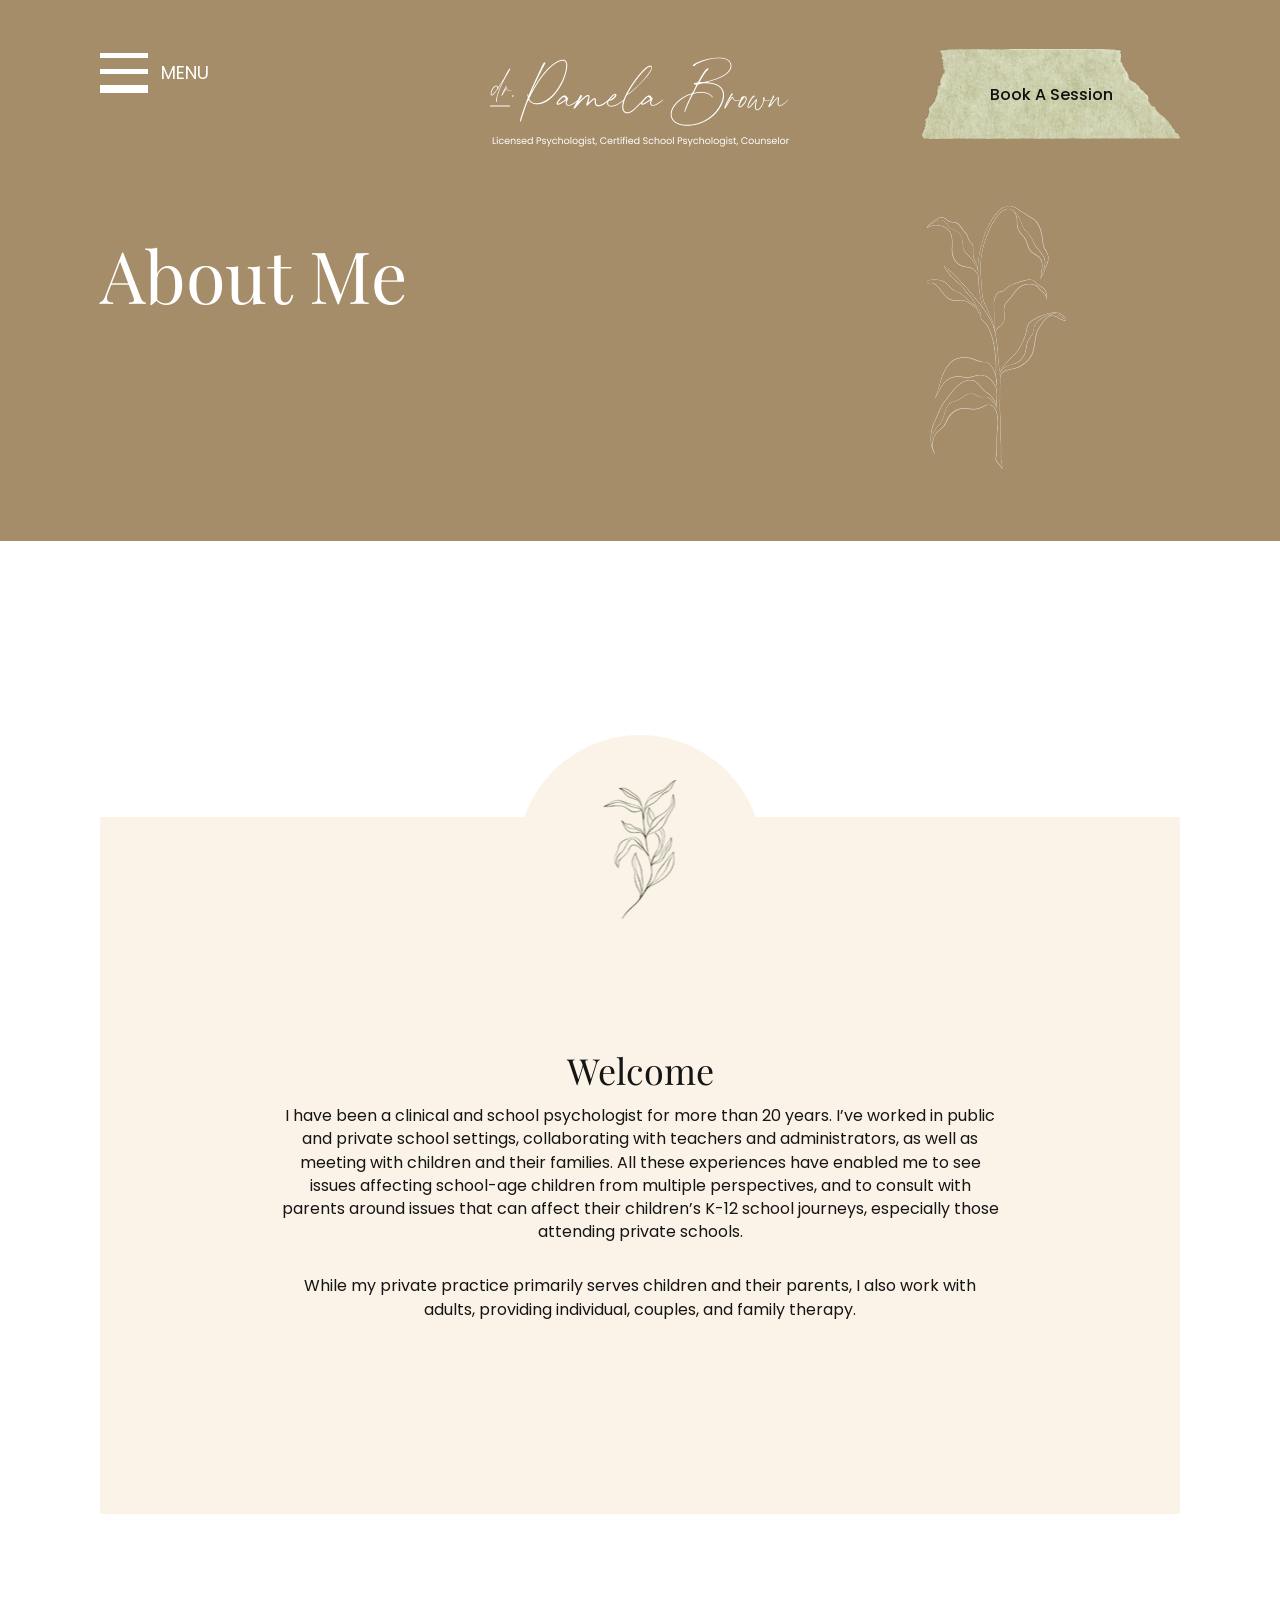
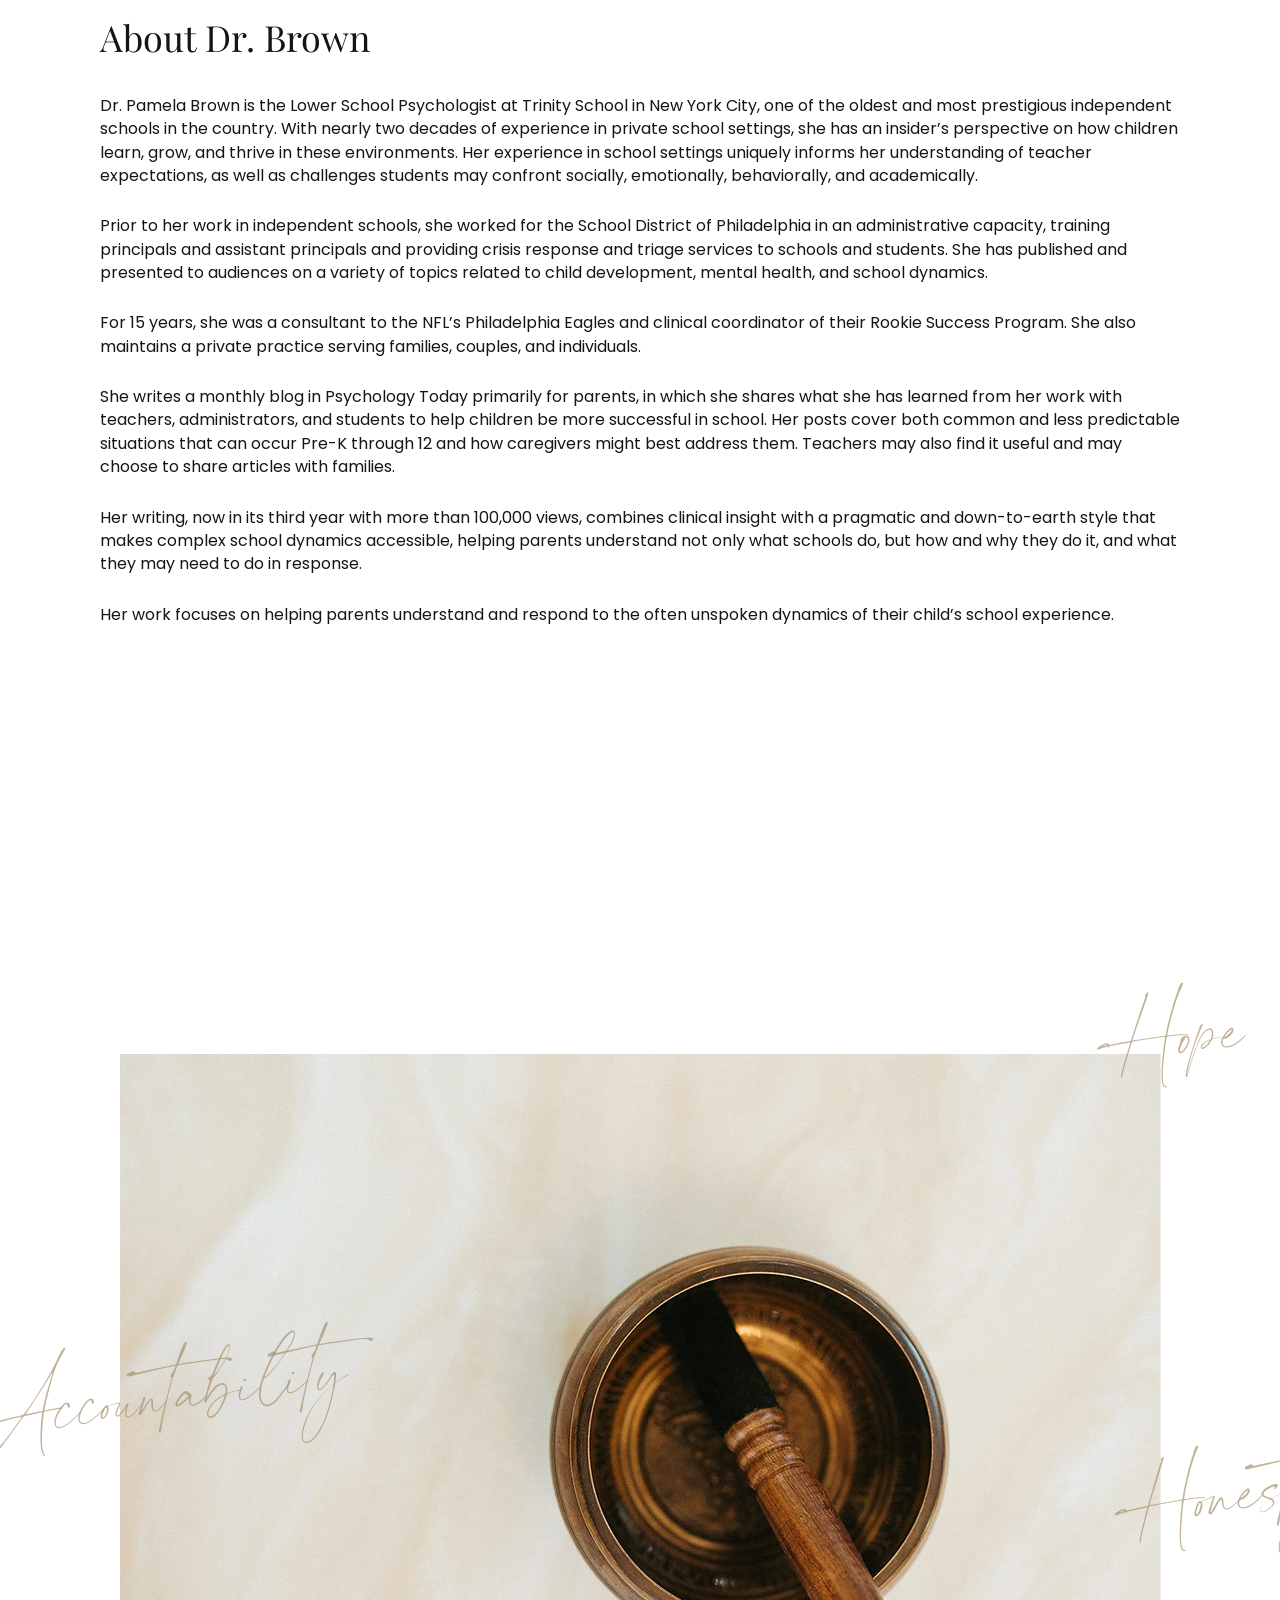
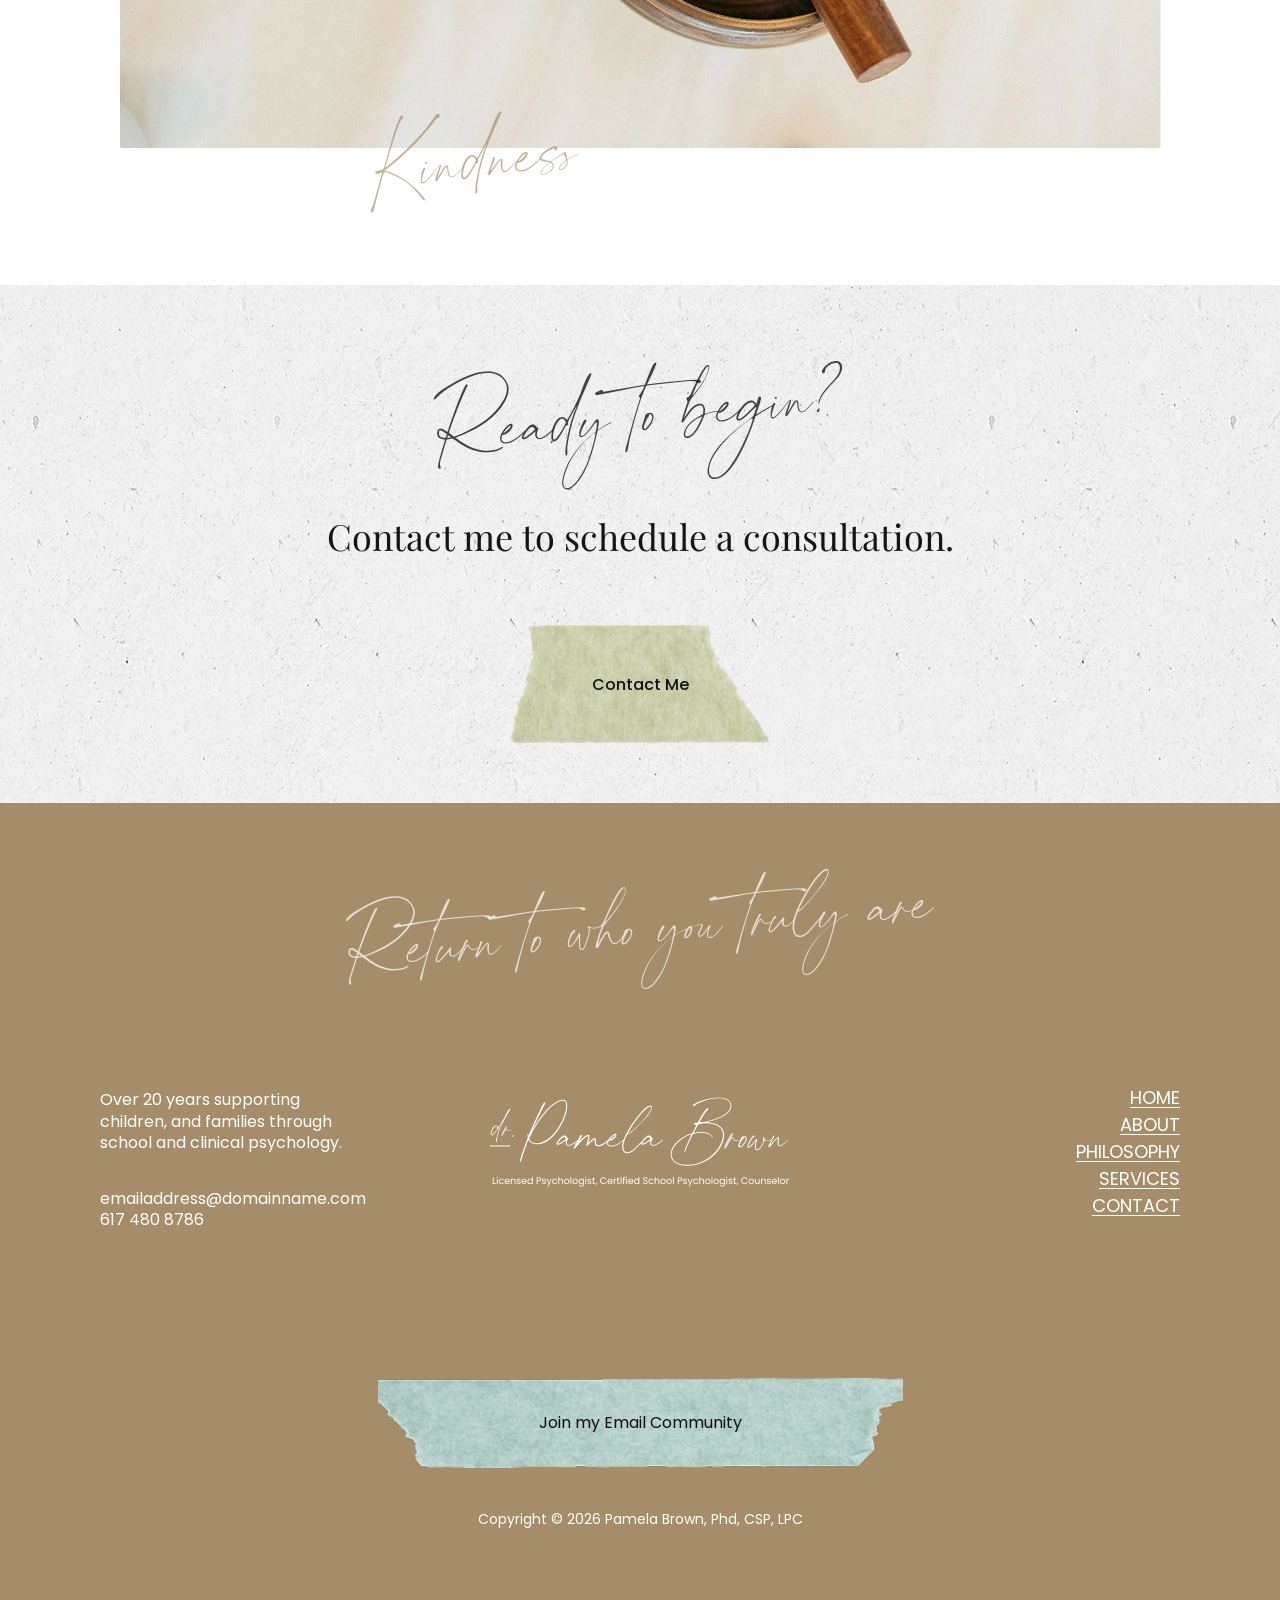
==== about.html @ 4f340ac1 "Initial Dr Brown website" ====
<!DOCTYPE html>
<html lang="en">
  <head>
    <meta charset="UTF-8" />
    <meta name="viewport" content="width=device-width, initial-scale=1.0" />
    <title>About Me | Dr. Pamela Brown</title>
    <link rel="preconnect" href="https://fonts.googleapis.com" />
    <link rel="preconnect" href="https://fonts.gstatic.com" crossorigin />
    <link
      href="https://fonts.googleapis.com/css2?family=Playfair+Display:wght@400;600;700&family=Poppins:wght@300;400;500;600&display=swap"
      rel="stylesheet"
    />
    <link rel="stylesheet" href="styles.css" />
  </head>
  <body class="about-page">
    <header class="site-header about-header" aria-label="Site navigation">
      <button class="menu-button" type="button" aria-expanded="false" aria-controls="site-menu" aria-label="Open menu">
        <span class="menu-icon" aria-hidden="true"></span>
        <span class="menu-label">Menu</span>
      </button>

      <a class="brand" href="index.html" aria-label="Dr. Pamela Brown home">
        <img src="brownlogo.png" alt="Dr. Pamela Brown" />
      </a>

      <a class="header-cta" href="contact.html">Book A Session</a>

      <div class="site-menu" id="site-menu" aria-hidden="true">
        <img class="menu-flower menu-flower-left" src="flower_1.png" alt="" aria-hidden="true" />
        <img class="menu-flower menu-flower-right" src="flower_2.png" alt="" aria-hidden="true" />

        <a class="brand menu-brand" href="index.html" aria-label="Dr. Pamela Brown home">
          <img src="brownlogo.png" alt="Dr. Pamela Brown" />
        </a>

        <nav class="menu-nav" aria-label="Main menu">
          <a href="index.html">Home</a>
          <a href="about.html">About Me</a>
          <a href="philosophy.html">Philosophy</a>
          <a href="index.html#specialties">Services</a>
          <a href="contact.html">Contact Me</a>
        </nav>
      </div>
    </header>

    <main id="top">
      <section class="about-hero">
        <h1>About Me</h1>
        <img src="about_hero.png" alt="" aria-hidden="true" />
      </section>

      <section class="welcome-section">
        <div class="welcome-card">
          <div class="welcome-arch" aria-hidden="true"></div>
          <img class="welcome-flower" src="about_flower.png" alt="" aria-hidden="true" />
          <div class="welcome-copy">
            <h2>Welcome</h2>
            <p>
              I have been a clinical and school psychologist for more than 20 years.
              I&rsquo;ve worked in public and private school settings, collaborating with
              teachers and administrators, as well as meeting with children and their
              families. All these experiences have enabled me to see issues affecting
              school-age children from multiple perspectives, and to consult with
              parents around issues that can affect their children&rsquo;s K-12 school
              journeys, especially those attending private schools.
            </p>
            <p>
              While my private practice primarily serves children and their parents,
              I also work with adults, providing individual, couples, and family therapy.
            </p>
          </div>
        </div>
      </section>

      <section class="about-bio">
        <h2>About Dr. Brown</h2>
        <p>
          Dr. Pamela Brown is the Lower School Psychologist at Trinity School in
          New York City, one of the oldest and most prestigious independent schools
          in the country. With nearly two decades of experience in private school
          settings, she has an insider&rsquo;s perspective on how children learn, grow,
          and thrive in these environments. Her experience in school settings
          uniquely informs her understanding of teacher expectations, as well as
          challenges students may confront socially, emotionally, behaviorally, and
          academically.
        </p>
        <p>
          Prior to her work in independent schools, she worked for the School
          District of Philadelphia in an administrative capacity, training principals
          and assistant principals and providing crisis response and triage services
          to schools and students. She has published and presented to audiences on a
          variety of topics related to child development, mental health, and school
          dynamics.
        </p>
        <p>
          For 15 years, she was a consultant to the NFL&rsquo;s Philadelphia Eagles and
          clinical coordinator of their Rookie Success Program. She also maintains a
          private practice serving families, couples, and individuals.
        </p>
        <p>
          She writes a monthly blog in Psychology Today primarily for parents, in
          which she shares what she has learned from her work with teachers,
          administrators, and students to help children be more successful in school.
          Her posts cover both common and less predictable situations that can occur
          Pre-K through 12 and how caregivers might best address them. Teachers may
          also find it useful and may choose to share articles with families.
        </p>
        <p>
          Her writing, now in its third year with more than 100,000 views, combines
          clinical insight with a pragmatic and down-to-earth style that makes complex
          school dynamics accessible, helping parents understand not only what schools
          do, but how and why they do it, and what they may need to do in response.
        </p>
        <p>
          Her work focuses on helping parents understand and respond to the often
          unspoken dynamics of their child&rsquo;s school experience.
        </p>
      </section>

      <section class="values-section" aria-label="Values">
        <div class="values-wrap">
          <img src="about_image.png" alt="A singing bowl on a pale surface" />
          <span class="value-word value-accountability">Accountability</span>
          <span class="value-word value-hope">Hope</span>
          <span class="value-word value-honesty">Honesty</span>
          <span class="value-word value-kindness">Kindness</span>
        </div>
      </section>

      <section class="contact-cta" id="contact">
        <h2>Ready to begin?</h2>
        <p>Contact me to schedule a consultation.</p>
        <a class="button light-button" href="mailto:hello@example.com">Contact Me</a>
      </section>
    </main>

    <footer class="site-footer">
      <p class="footer-script">Return to who you truly are</p>

      <div class="footer-grid">
        <div class="footer-contact">
          <p>
            Over 20 years supporting children, and families through school and
            clinical psychology.
          </p>
          <p>
            emailaddress@domainname.com<br />
            617 480 8786
          </p>
        </div>

        <a class="brand footer-brand" href="index.html" aria-label="Dr. Pamela Brown home">
          <img src="brownlogo.png" alt="Dr. Pamela Brown" />
        </a>

        <nav aria-label="Footer menu">
          <a href="index.html">Home</a>
          <a href="about.html">About</a>
          <a href="philosophy.html">Philosophy</a>
          <a href="index.html#specialties">Services</a>
          <a href="contact.html">Contact</a>
        </nav>
      </div>

      <a class="footer-community" href="mailto:hello@example.com">Join my Email Community</a>

      <p>Copyright &copy; 2026 Pamela Brown, Phd, CSP, LPC</p>
    </footer>

    <script src="script.js"></script>
  </body>
</html>
---- styles.css ----
:root {
  --accent: #a58d69;
  --ink: #151515;
  --muted: #323232;
  --paper: #fff;
  --white-soft: rgba(255, 255, 255, 0.82);
  --script-font: "The Artisan", "the artisan", "Brush Script MT", "Segoe Script", cursive;
}

@font-face {
  font-family: "The Artisan";
  src:
    url("the_artisan/the%20artisan.otf") format("opentype"),
    local("The Artisan"),
    local("the artisan");
  font-weight: 400;
  font-style: normal;
  font-display: swap;
}

* {
  box-sizing: border-box;
}

html {
  scroll-behavior: smooth;
}

body {
  margin: 0;
  color: var(--ink);
  background: var(--paper);
  font-family: "Poppins", Arial, sans-serif;
  font-size: 16px;
  line-height: 1.35;
}

body.menu-open {
  overflow: hidden;
}

a {
  color: inherit;
  text-decoration: none;
}

img {
  display: block;
  max-width: 100%;
}

.site-header {
  position: absolute;
  top: 0;
  left: 0;
  z-index: 20;
  display: grid;
  grid-template-columns: 1fr auto 1fr;
  align-items: start;
  width: 100%;
  padding: 49px 100px 0;
  color: #fff;
}

body.menu-open .site-header {
  position: fixed;
  z-index: 100;
}

.menu-button,
.header-cta,
.button {
  border: 0;
  background: transparent;
  color: inherit;
  font: 500 16px/1 "Poppins", Arial, sans-serif;
  cursor: pointer;
}

.menu-button {
  position: relative;
  z-index: 110;
  display: inline-flex;
  align-items: center;
  gap: 13px;
  justify-self: start;
  min-height: 48px;
  padding: 0;
  text-transform: uppercase;
  font-size: 18px;
  font-weight: 400;
}

.menu-icon {
  position: relative;
  width: 48px;
  height: 40px;
  border-top: 5px solid currentColor;
  border-bottom: 5px solid currentColor;
}

.menu-icon::before,
.menu-icon::after {
  position: absolute;
  left: 0;
  width: 48px;
  border-top: 5px solid currentColor;
  content: "";
}

.menu-icon::before {
  top: 11px;
}

.menu-icon::after {
  top: 27px;
}

body.menu-open .menu-icon {
  width: 65px;
  height: 65px;
  border: 0;
}

body.menu-open .menu-icon::before,
body.menu-open .menu-icon::after {
  top: 30px;
  left: -6px;
  width: 78px;
  border-top: 8px solid currentColor;
}

body.menu-open .menu-icon::before {
  transform: rotate(45deg);
}

body.menu-open .menu-icon::after {
  transform: rotate(-45deg);
}

.brand {
  display: block;
  width: 300px;
}

.brand img {
  width: 100%;
  height: auto;
}

.header-cta,
.button {
  display: inline-flex;
  align-items: center;
  justify-content: center;
  min-width: 258px;
  min-height: 90px;
  padding: 31px 28px 29px;
  color: #111;
  background: url("primary_button_image.png") center / 100% 100% no-repeat;
  text-align: center;
}

.header-cta {
  justify-self: end;
}

.site-menu {
  position: fixed;
  inset: 0;
  z-index: 90;
  display: block;
  width: 100%;
  min-height: 100vh;
  overflow: hidden;
  color: #fff;
  background: var(--accent);
  opacity: 0;
  pointer-events: none;
  transform: none;
  transition: opacity 180ms ease, transform 180ms ease;
}

.site-menu.is-open {
  opacity: 1;
  pointer-events: auto;
}

.menu-brand {
  position: absolute;
  top: 75px;
  left: 50%;
  width: 300px;
  transform: translateX(-50%);
}

.menu-nav {
  position: absolute;
  top: 280px;
  left: 50%;
  display: grid;
  justify-items: center;
  gap: 42px;
  width: min(620px, calc(100% - 48px));
  transform: translateX(-50%);
}

.menu-nav a {
  font-family: "Playfair Display", Georgia, serif;
  font-size: 56px;
  line-height: 1;
}

.menu-flower {
  position: absolute;
  width: 210px;
  height: 398px;
  object-fit: contain;
  pointer-events: none;
  user-select: none;
}

.menu-flower-left {
  left: 99px;
  bottom: 69px;
}

.menu-flower-right {
  right: 115px;
  top: 145px;
}

.hero {
  position: relative;
  min-height: 100vh;
  min-height: 100svh;
  color: #fff;
  background: url("hero_image.jpg") center top / cover no-repeat;
}

.hero::before {
  position: absolute;
  top: 0;
  left: 0;
  z-index: 2;
  width: 100%;
  height: 11px;
  background: var(--accent);
  content: "";
}

.hero-overlay {
  position: absolute;
  inset: 0;
  background: radial-gradient(circle at 39% 38%, rgba(165, 141, 105, 0.56), rgba(51, 45, 36, 0.64));
}

.hero-rule {
  position: absolute;
  top: 20.16%;
  left: 0;
  z-index: 3;
  width: 100%;
  border-top: 1px solid rgba(255, 255, 255, 0.68);
}

.hero-content {
  position: relative;
  z-index: 4;
  width: 780px;
  padding: 37.27vh 0 0 100px;
  padding-top: 37.27svh;
}

h1,
h2,
h3 {
  margin: 0;
  font-family: "Playfair Display", Georgia, serif;
  font-weight: 400;
  line-height: 1.08;
  letter-spacing: 0;
}

h1 {
  max-width: 760px;
  font-size: 64px;
}

.hero-content p {
  max-width: 690px;
  margin: 26px 0 47px;
  font-size: 16px;
}

.text-link {
  display: inline-block;
  padding-bottom: 8px;
  border-bottom: 1px solid currentColor;
  font-size: 16px;
}

.section-grid {
  display: grid;
  grid-template-columns: 466px 733px;
  gap: 113px;
  align-items: center;
  min-height: 811px;
  padding: 100px;
}

.doctor-portrait {
  width: 466px;
  height: 534px;
  object-fit: contain;
}

.section-copy {
  padding-top: 10px;
}

.section-copy h2,
.specialties-section h2,
.moving-copy h2 {
  font-size: 64px;
}

.section-copy p {
  max-width: 733px;
  margin: 34px 0 42px;
  color: var(--muted);
  font-size: 16px;
  line-height: 1.45;
}

.support-section {
  position: relative;
  display: grid;
  place-items: start center;
  min-height: 675px;
  overflow: hidden;
  color: #fff;
  background: url("paralax.jpg") center / cover no-repeat;
}

.support-overlay {
  position: absolute;
  inset: 0;
  background: radial-gradient(circle at 50% 46%, rgba(165, 141, 105, 0.46), rgba(48, 43, 34, 0.6));
}

.support-content {
  position: relative;
  z-index: 2;
  width: 1050px;
  margin-top: 111px;
  text-align: center;
}

.support-content h2 {
  font-size: 64px;
}

.support-content p {
  margin: 39px auto 0;
  font-size: 16px;
  line-height: 1.45;
}

.script-note,
.best-self-copy,
.contact-cta h2,
.footer-script {
  font-family: var(--script-font);
  font-weight: 400;
}

.script-note {
  position: absolute;
  left: 100px;
  bottom: 136px;
  z-index: 2;
  margin: 0;
  font-size: 66px;
  line-height: 1;
}

.support-flower {
  position: absolute;
  right: 125px;
  bottom: 85px;
  z-index: 2;
  width: 210px;
  height: 398px;
  object-fit: contain;
  opacity: 0.58;
}

.specialties-section {
  min-height: 1072px;
  padding: 188px 100px 80px;
  text-align: center;
}

.specialty-grid {
  display: grid;
  grid-template-columns: repeat(3, 355px);
  justify-content: space-between;
  margin-top: 111px;
}

.specialty {
  display: grid;
  justify-items: center;
}

.specialty-icon {
  display: block;
  width: 171px;
  height: 142px;
  margin-bottom: 36px;
  object-fit: contain;
  opacity: 0.22;
}

.specialty-icon.counseling {
  width: 241px;
}

.specialty-icon.education {
  width: 126px;
}

.specialty h3 {
  min-height: 50px;
  font-size: 36px;
}

.specialty p {
  width: 355px;
  min-height: 172px;
  margin: 10px 0 30px;
  color: #111;
  font-size: 16px;
  line-height: 1.32;
}

.moving-section {
  display: grid;
  grid-template-columns: 1fr 532px;
  gap: 100px;
  align-items: center;
  min-height: 983px;
  padding: 52px 100px 82px;
}

.moving-copy {
  width: 650px;
  padding-top: 114px;
}

.moving-copy h2 {
  max-width: 640px;
}

.moving-copy p,
.moving-copy li {
  font-size: 16px;
  line-height: 1.42;
}

.moving-copy p {
  margin: 26px 0 0;
}

.moving-copy ul {
  margin: 2px 0 22px 21px;
  padding: 0;
}

.moving-image-wrap {
  position: relative;
  justify-self: end;
  width: 430px;
}

.best-self-copy {
  position: absolute;
  top: -118px;
  right: 7px;
  z-index: 2;
  color: rgba(165, 141, 105, 0.55);
  font-size: 64px;
  line-height: 0.92;
  transform: rotate(-6deg);
}

.best-self-copy p {
  margin: 0;
}

.best-self-image {
  width: 430px;
  height: 640px;
  object-fit: contain;
}

.contact-cta {
  display: grid;
  justify-items: center;
  min-height: 518px;
  padding: 95px 24px 60px;
  text-align: center;
  background: url("book_consultancy.jpg") center / cover no-repeat;
}

.contact-cta h2 {
  font-size: 72px;
  line-height: 1;
  color: rgba(17, 17, 17, 0.78);
  transform: rotate(-6deg);
}

.contact-cta p {
  margin: 32px 0 36px;
  font-family: "Playfair Display", Georgia, serif;
  font-size: 36px;
}

.site-footer {
  min-height: 803px;
  padding: 93px 100px 40px;
  color: #fff;
  background: var(--accent);
  text-align: center;
}

.footer-script {
  margin: 0 auto 127px;
  color: rgba(255, 255, 255, 0.72);
  font-size: 66px;
  line-height: 1;
  transform: rotate(-5deg);
}

.footer-grid {
  display: grid;
  grid-template-columns: 1fr 300px 1fr;
  align-items: start;
  gap: 80px;
}

.footer-contact {
  width: 270px;
  text-align: left;
}

.footer-contact p {
  margin: 0 0 34px;
  font-size: 16px;
  line-height: 1.35;
}

.footer-brand {
  width: 300px;
  margin-top: 0;
}

.site-footer nav {
  display: grid;
  justify-items: end;
  gap: 9px;
  text-align: right;
  text-transform: uppercase;
  font-size: 18px;
  line-height: 1;
}

.site-footer nav a {
  text-decoration: underline;
  text-underline-offset: 3px;
}

.footer-community {
  display: inline-flex;
  align-items: center;
  justify-content: center;
  width: 525px;
  min-height: 90px;
  margin-top: 113px;
  color: #111;
  background: url("tap_footer_button.png") center / 100% 100% no-repeat;
  font-size: 16px;
}

.site-footer > p:last-child {
  margin: 42px 0 0;
  font-size: 14px;
}

.about-page .site-header {
  color: #fff;
}

.about-hero {
  position: relative;
  min-height: 541px;
  padding: 238px 100px 0;
  color: #fff;
  background: var(--accent);
}

.about-hero h1 {
  font-size: 72px;
  line-height: 1;
}

.about-hero img {
  position: absolute;
  right: 214px;
  bottom: 72px;
  width: 139px;
  height: 263px;
  object-fit: contain;
  opacity: 0.42;
}

.welcome-section {
  min-height: 1012px;
  padding: 276px 100px 0;
  background: #fff;
}

.welcome-card {
  position: relative;
  display: grid;
  place-items: center;
  min-height: 697px;
  background: #fbf3e8;
}

.welcome-arch {
  position: absolute;
  top: -82px;
  left: 50%;
  width: 245px;
  height: 164px;
  background: #fbf3e8;
  border-radius: 245px 245px 0 0;
  transform: translateX(-50%);
}

.welcome-flower {
  position: absolute;
  top: -37px;
  left: 50%;
  z-index: 2;
  width: 73px;
  height: 139px;
  object-fit: contain;
  transform: translateX(-50%);
}

.welcome-copy {
  position: relative;
  z-index: 2;
  width: 720px;
  padding-top: 72px;
  text-align: center;
}

.welcome-copy h2,
.about-bio h2 {
  font-family: "Playfair Display", Georgia, serif;
  font-size: 36px;
  font-weight: 400;
  line-height: 1.08;
}

.welcome-copy p {
  margin: 14px 0 31px;
  font-size: 16px;
  line-height: 1.45;
}

.about-bio {
  min-height: 879px;
  padding: 65px 100px 70px;
  background: #fff;
}

.about-bio h2 {
  margin: 0 0 37px;
}

.about-bio p {
  margin: 0 0 27px;
  font-size: 16px;
  line-height: 1.46;
}

.values-section {
  min-height: 1053px;
  padding: 222px 0 0;
  background: #fff;
}

.values-wrap {
  position: relative;
  width: 1041px;
  margin: 0 auto;
}

.values-wrap img {
  width: 1041px;
  height: 694px;
  object-fit: cover;
}

.value-word {
  position: absolute;
  color: rgba(165, 141, 105, 0.68);
  font-family: var(--script-font);
  font-size: 72px;
  line-height: 1;
}

.value-accountability {
  top: 306px;
  left: -132px;
  transform: rotate(-8deg);
}

.value-hope {
  top: -51px;
  right: -84px;
  transform: rotate(-6deg);
}

.value-honesty {
  top: 408px;
  right: -164px;
  transform: rotate(-8deg);
}

.value-kindness {
  bottom: -50px;
  left: 250px;
  transform: rotate(-6deg);
}

.philosophy-hero img {
  right: 201px;
  bottom: 61px;
  width: 151px;
  height: 286px;
}

.philosophy-main {
  position: relative;
  min-height: 2120px;
  padding: 235px 100px 0;
  background: #fff;
}

.philosophy-intro {
  position: relative;
  width: 1312px;
  min-height: 760px;
}

.philosophy-family {
  position: absolute;
  top: 0;
  left: 0;
  z-index: 2;
  width: 430px;
  height: 640px;
  object-fit: contain;
}

.philosophy-note {
  position: absolute;
  top: 122px;
  left: 332px;
  display: grid;
  align-items: center;
  width: 980px;
  min-height: 367px;
  padding: 0 138px 0 184px;
  background: #fbf3e8;
}

.philosophy-note p,
.philosophy-statement p {
  margin: 0;
  font-size: 16px;
  line-height: 1.45;
}

.philosophy-statement {
  width: 898px;
  min-height: 775px;
  margin: 318px auto 0;
  padding: 141px 119px 118px;
  color: #fff;
  background: #ac6d50;
}

.philosophy-statement p {
  margin-bottom: 38px;
}

.philosophy-statement p:last-child {
  margin-bottom: 0;
}

.philosophy-lower-flower {
  position: absolute;
  right: 131px;
  bottom: 174px;
  width: 170px;
  height: 295px;
  object-fit: contain;
  opacity: 0.58;
}

.contact-hero img {
  right: 214px;
  bottom: 72px;
  width: 139px;
  height: 263px;
}

.contact-intro-section {
  min-height: 900px;
  padding: 278px 230px 0;
  background: #fff;
}

.contact-welcome-card {
  min-height: 509px;
}

.contact-welcome-copy {
  width: 820px;
  padding-top: 80px;
}

.contact-welcome-copy h2 {
  font-size: 36px;
}

.contact-welcome-copy p {
  margin-right: auto;
  margin-left: auto;
  max-width: 735px;
}

.contact-panel-section {
  display: grid;
  grid-template-columns: 1fr 1fr;
  min-height: 741px;
}

.contact-photo-side {
  position: relative;
  display: grid;
  place-items: center;
  background: #fbf3e8;
}

.contact-photo {
  position: relative;
  z-index: 2;
  width: 368px;
  height: 491px;
  object-fit: cover;
}

.contact-flower {
  position: absolute;
  left: 146px;
  bottom: 82px;
  z-index: 1;
  width: 168px;
  height: 320px;
  object-fit: contain;
  opacity: 0.55;
}

.contact-info-side {
  display: grid;
  place-items: center;
  color: #fff;
  background: #ac6d50;
  text-align: center;
}

.contact-info-copy {
  width: 520px;
  padding-top: 9px;
}

.contact-info-copy h2 {
  margin: 0 0 46px;
  font-family: "Playfair Display", Georgia, serif;
  font-size: 36px;
  font-weight: 400;
}

.contact-info-copy p {
  margin: 0 auto 49px;
  font-size: 16px;
  line-height: 1.42;
}

.contact-info-copy p:last-child {
  margin-bottom: 0;
}

.contact-info-copy a {
  text-decoration: underline;
  text-underline-offset: 3px;
}

@media (max-width: 1200px) {
  .site-header,
  .section-grid,
  .specialties-section,
  .moving-section,
  .site-footer,
  .about-hero,
  .welcome-section,
  .about-bio,
  .philosophy-main,
  .contact-intro-section {
    padding-right: 48px;
    padding-left: 48px;
  }

  .script-note {
    left: 48px;
  }

  .hero-content {
    padding-left: 48px;
  }

  .section-grid {
    grid-template-columns: minmax(320px, 466px) minmax(420px, 1fr);
    gap: 64px;
  }

  .specialty-grid {
    grid-template-columns: repeat(3, minmax(260px, 355px));
    gap: 36px;
  }

  .moving-section {
    grid-template-columns: minmax(420px, 1fr) minmax(360px, 532px);
    gap: 52px;
  }

  .moving-copy {
    width: auto;
  }

  .about-hero img {
    right: 92px;
  }

  .values-wrap {
    width: min(86vw, 1041px);
  }

  .values-wrap img {
    width: 100%;
    height: auto;
  }

  .value-accountability {
    left: -48px;
  }

  .value-honesty {
    right: -48px;
  }

  .philosophy-hero img {
    right: 92px;
  }

  .philosophy-intro {
    width: 100%;
  }

  .philosophy-note {
    left: 320px;
    width: calc(100% - 320px);
    padding-right: 72px;
    padding-left: 150px;
  }

  .philosophy-lower-flower {
    right: 56px;
  }

  .contact-hero img {
    right: 92px;
  }

  .contact-flower {
    left: 56px;
  }
}

@media (max-width: 900px) {
  .site-header {
    grid-template-columns: 1fr auto;
    gap: 20px;
    padding-top: 30px;
  }

  .brand {
    grid-column: 1 / -1;
    grid-row: 1;
    justify-self: center;
    width: 260px;
  }

  .menu-brand {
    grid-column: auto;
    grid-row: auto;
    width: 260px;
  }

  .menu-button {
    grid-row: 2;
  }

  .header-cta {
    grid-row: 2;
    min-width: 230px;
  }

  .hero-content {
    width: auto;
    padding-top: 36vh;
    padding-top: 36svh;
  }

  .section-grid,
  .specialty-grid,
  .moving-section,
  .footer-grid {
    grid-template-columns: 1fr;
  }

  .section-grid,
  .moving-section {
    justify-items: center;
  }

  .support-content {
    width: calc(100% - 72px);
  }

  .script-note {
    bottom: 80px;
    font-size: 52px;
  }

  .support-flower {
    right: 48px;
    width: 150px;
    height: auto;
  }

  .specialties-section {
    min-height: auto;
  }

  .specialty-grid {
    justify-content: center;
  }

  .moving-copy,
  .moving-image-wrap {
    width: min(100%, 620px);
  }

  .best-self-image {
    width: 100%;
    height: auto;
  }

  .footer-contact,
  .site-footer nav {
    justify-self: center;
    text-align: center;
    justify-items: center;
  }

  .menu-nav {
    top: 270px;
    gap: 34px;
  }

  .menu-nav a {
    font-size: 48px;
  }

  .menu-flower-left {
    left: 40px;
    bottom: 48px;
  }

  .menu-flower-right {
    right: 48px;
    top: 160px;
  }

  .about-hero {
    min-height: 460px;
    padding-top: 214px;
  }

  .about-hero h1 {
    font-size: 60px;
  }

  .about-hero img {
    right: 48px;
    bottom: 58px;
    width: 104px;
    height: auto;
  }

  .welcome-section {
    min-height: auto;
    padding-top: 180px;
    padding-bottom: 72px;
  }

  .welcome-card {
    min-height: 620px;
    padding: 0 36px;
  }

  .welcome-copy {
    width: 100%;
  }

  .about-bio {
    min-height: auto;
  }

  .values-section {
    min-height: auto;
    padding: 120px 48px 128px;
  }

  .value-word {
    font-size: 56px;
  }

  .value-accountability {
    left: -18px;
  }

  .value-hope {
    right: 8px;
  }

  .value-honesty {
    right: -18px;
  }

  .philosophy-hero img {
    right: 48px;
    width: 112px;
    height: auto;
  }

  .philosophy-main {
    min-height: auto;
    padding-top: 132px;
    padding-bottom: 132px;
  }

  .philosophy-intro {
    display: grid;
    min-height: 0;
  }

  .philosophy-family,
  .philosophy-note {
    position: relative;
  }

  .philosophy-family {
    top: auto;
    left: auto;
    justify-self: center;
    width: min(100%, 532px);
    height: auto;
  }

  .philosophy-note {
    top: auto;
    left: auto;
    width: 100%;
    min-height: 320px;
    margin-top: -70px;
    padding: 72px 54px;
  }

  .philosophy-statement {
    width: 100%;
    min-height: 0;
    margin-top: 128px;
    padding: 88px 64px;
  }

  .philosophy-lower-flower {
    right: 48px;
    bottom: 28px;
    width: 120px;
    height: auto;
  }

  .contact-hero img {
    right: 48px;
    width: 104px;
    height: auto;
  }

  .contact-intro-section {
    min-height: auto;
    padding-top: 180px;
    padding-bottom: 72px;
  }

  .contact-panel-section {
    grid-template-columns: 1fr;
  }

  .contact-photo-side,
  .contact-info-side {
    min-height: 620px;
  }

  .contact-info-copy {
    width: min(100% - 72px, 520px);
  }

  .contact-flower {
    left: calc(50% - 286px);
  }
}

@media (max-width: 640px) {
  body {
    font-size: 15px;
  }

  .site-header {
    padding-right: 24px;
    padding-left: 24px;
  }

  .brand {
    width: min(240px, 62vw);
  }

  .menu-icon {
    width: 36px;
    height: 32px;
  }

  .menu-icon::before,
  .menu-icon::after {
    width: 36px;
  }

  .menu-icon::before {
    top: 9px;
  }

  .menu-icon::after {
    top: 21px;
  }

  body.menu-open .menu-icon {
    width: 46px;
    height: 46px;
  }

  body.menu-open .menu-icon::before,
  body.menu-open .menu-icon::after {
    top: 21px;
    left: -4px;
    width: 54px;
    border-top-width: 6px;
  }

  .header-cta {
    display: none;
  }

  .hero {
    min-height: 100vh;
    min-height: 100svh;
  }

  .hero-rule {
    top: 20.16%;
  }

  .hero-content {
    padding: 34vh 24px 0;
    padding-top: 34svh;
  }

  h1,
  .section-copy h2,
  .support-content h2,
  .specialties-section h2,
  .moving-copy h2 {
    font-size: 42px;
  }

  .section-grid,
  .specialties-section,
  .moving-section,
  .site-footer {
    padding-right: 24px;
    padding-left: 24px;
  }

  .section-grid {
    min-height: auto;
    padding-top: 80px;
    padding-bottom: 80px;
  }

  .doctor-portrait {
    width: min(100%, 466px);
    height: auto;
  }

  .support-section {
    min-height: 620px;
  }

  .support-content {
    width: calc(100% - 48px);
    margin-top: 88px;
  }

  .script-note {
    left: 24px;
    bottom: 72px;
    font-size: 44px;
  }

  .support-flower {
    right: 24px;
    bottom: 54px;
    width: 112px;
    height: auto;
  }

  .specialties-section {
    padding-top: 92px;
  }

  .specialty-grid {
    margin-top: 72px;
  }

  .specialty p {
    width: min(100%, 355px);
  }

  .button {
    width: 258px;
  }

  .moving-section {
    min-height: auto;
    padding-top: 80px;
  }

  .moving-copy {
    padding-top: 0;
  }

  .best-self-copy {
    top: -76px;
    font-size: 44px;
  }

  .contact-cta h2 {
    font-size: 52px;
  }

  .contact-cta p {
    font-size: 28px;
  }

  .footer-script {
    margin-bottom: 80px;
    font-size: 46px;
  }

  .footer-community {
    width: min(100%, 525px);
  }

  .about-hero,
  .welcome-section,
  .about-bio,
  .values-section,
  .philosophy-main,
  .contact-intro-section {
    padding-right: 24px;
    padding-left: 24px;
  }

  .about-hero {
    min-height: 390px;
    padding-top: 205px;
  }

  .about-hero h1 {
    font-size: 48px;
  }

  .about-hero img {
    right: 26px;
    bottom: 38px;
    width: 82px;
  }

  .philosophy-hero img {
    right: 28px;
    bottom: 34px;
    width: 82px;
  }

  .contact-hero img {
    right: 26px;
    bottom: 38px;
    width: 82px;
  }

  .welcome-section {
    padding-top: 142px;
  }

  .welcome-card {
    min-height: auto;
    padding: 136px 22px 54px;
  }

  .welcome-arch {
    width: 190px;
    height: 126px;
    top: -63px;
  }

  .welcome-flower {
    top: -34px;
    width: 58px;
    height: auto;
  }

  .welcome-copy {
    padding-top: 0;
  }

  .welcome-copy h2,
  .about-bio h2 {
    font-size: 32px;
  }

  .about-bio {
    padding-top: 52px;
  }

  .values-section {
    padding-top: 92px;
    padding-bottom: 92px;
  }

  .values-wrap {
    width: 100%;
  }

  .value-word {
    font-size: 38px;
  }

  .value-accountability {
    top: 38%;
    left: -8px;
  }

  .value-hope {
    top: -36px;
    right: 4px;
  }

  .value-honesty {
    top: 58%;
    right: -6px;
  }

  .value-kindness {
    bottom: -36px;
    left: 28%;
  }

  .philosophy-main {
    padding-top: 88px;
    padding-bottom: 100px;
  }

  .philosophy-note {
    min-height: auto;
    margin-top: -36px;
    padding: 56px 26px;
  }

  .philosophy-statement {
    margin-top: 90px;
    padding: 58px 30px;
  }

  .philosophy-lower-flower {
    right: 24px;
    bottom: 24px;
    width: 86px;
  }

  .contact-intro-section {
    padding-top: 142px;
  }

  .contact-welcome-copy {
    width: 100%;
    padding-top: 0;
  }

  .contact-photo-side,
  .contact-info-side {
    min-height: 540px;
  }

  .contact-photo {
    width: min(72vw, 368px);
    height: auto;
  }

  .contact-flower {
    left: 20px;
    bottom: 52px;
    width: 112px;
    height: auto;
  }

  .site-menu {
    min-height: 100dvh;
  }

  .menu-brand {
    top: 72px;
    width: min(260px, 58vw);
  }

  .menu-nav {
    top: 205px;
    gap: 28px;
  }

  .menu-nav a {
    font-size: clamp(36px, 10vw, 48px);
  }

  .menu-flower {
    width: 118px;
    height: auto;
    opacity: 0.72;
  }

  .menu-flower-left {
    left: 18px;
    bottom: 24px;
  }

  .menu-flower-right {
    right: 18px;
    top: 136px;
  }
}
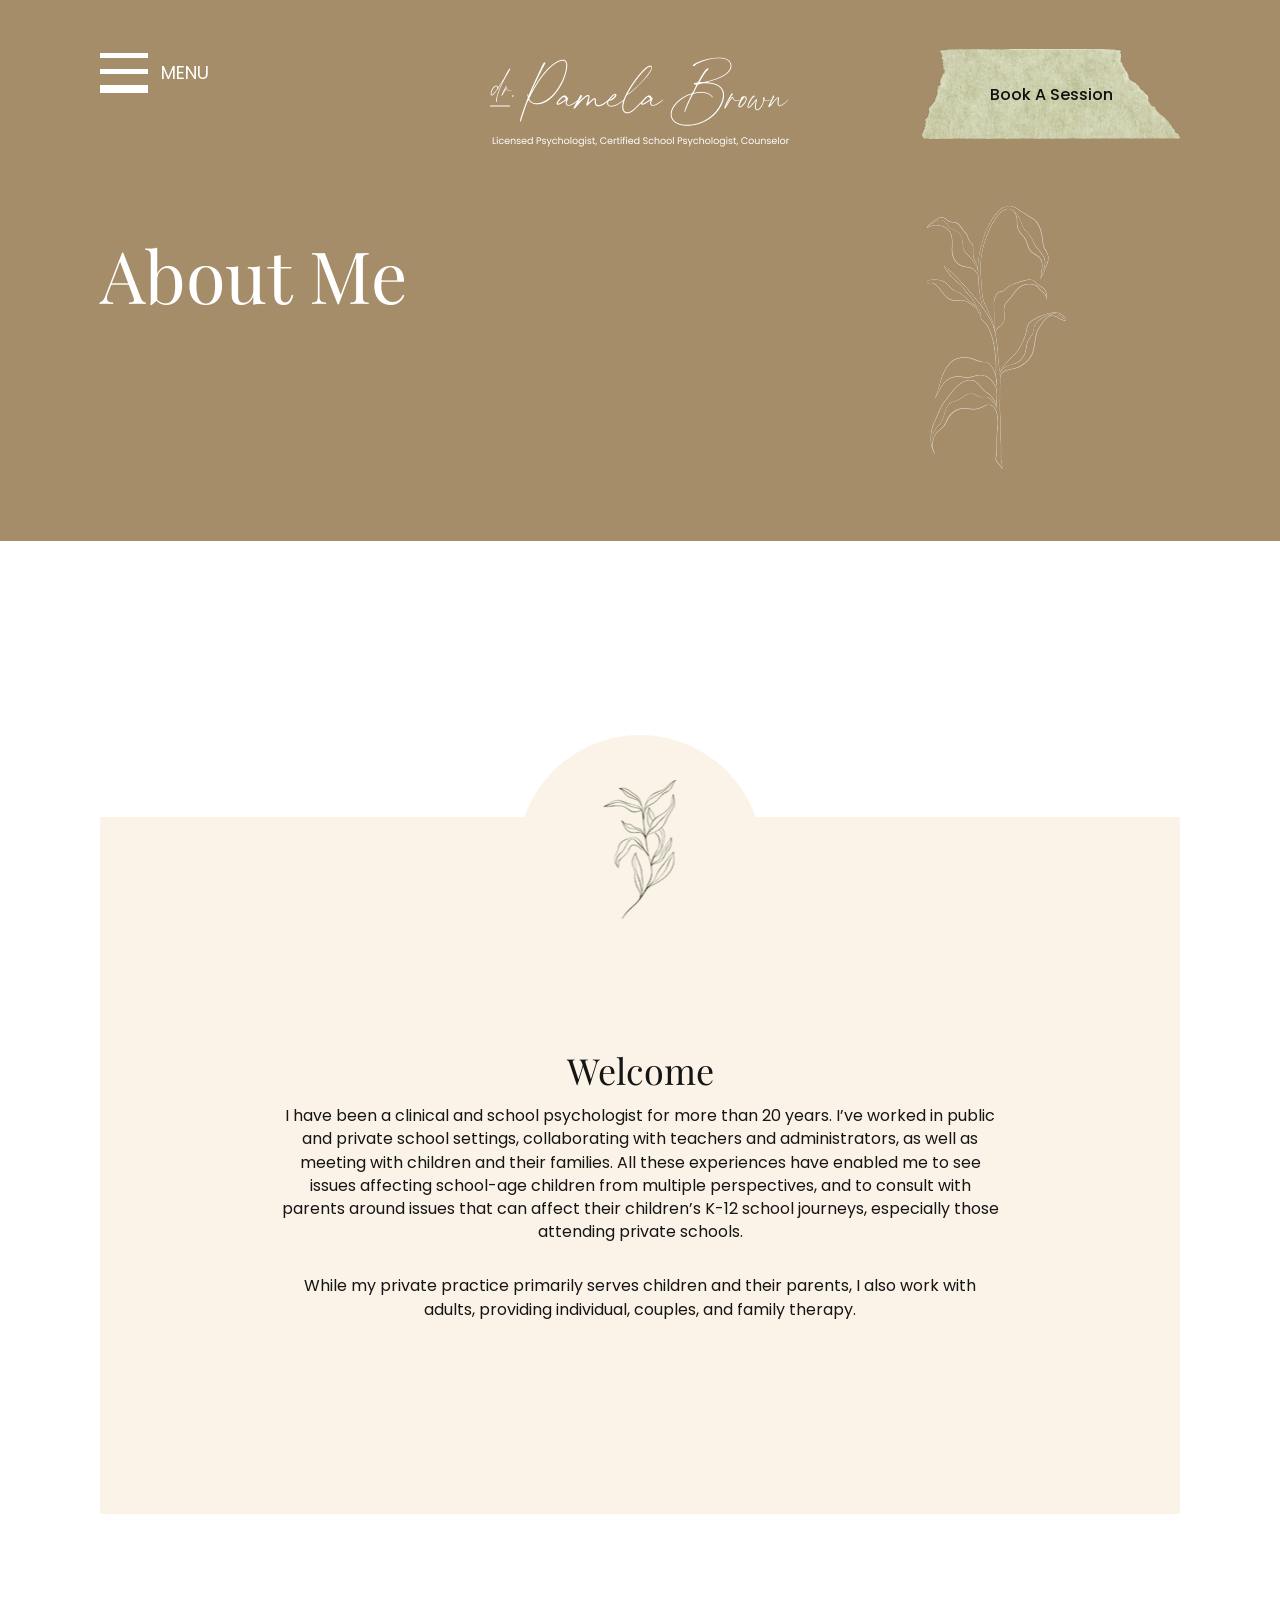
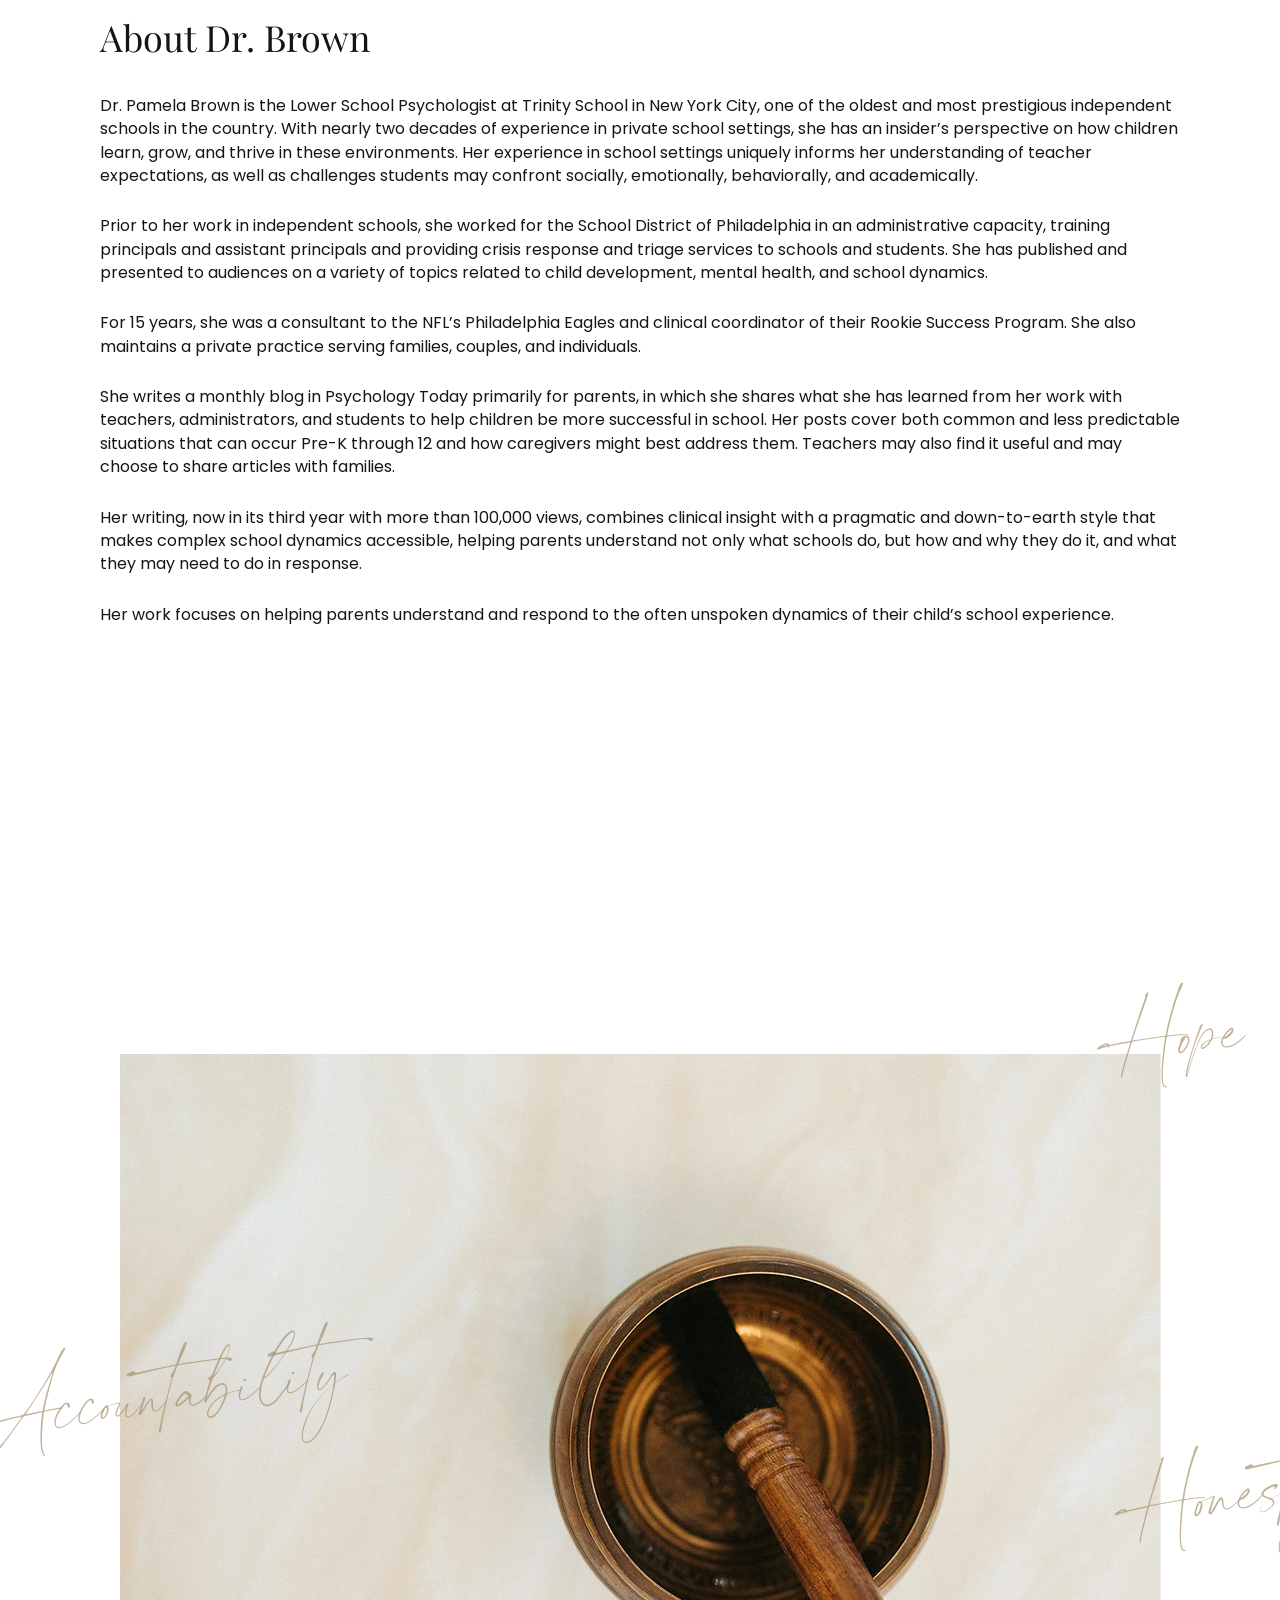
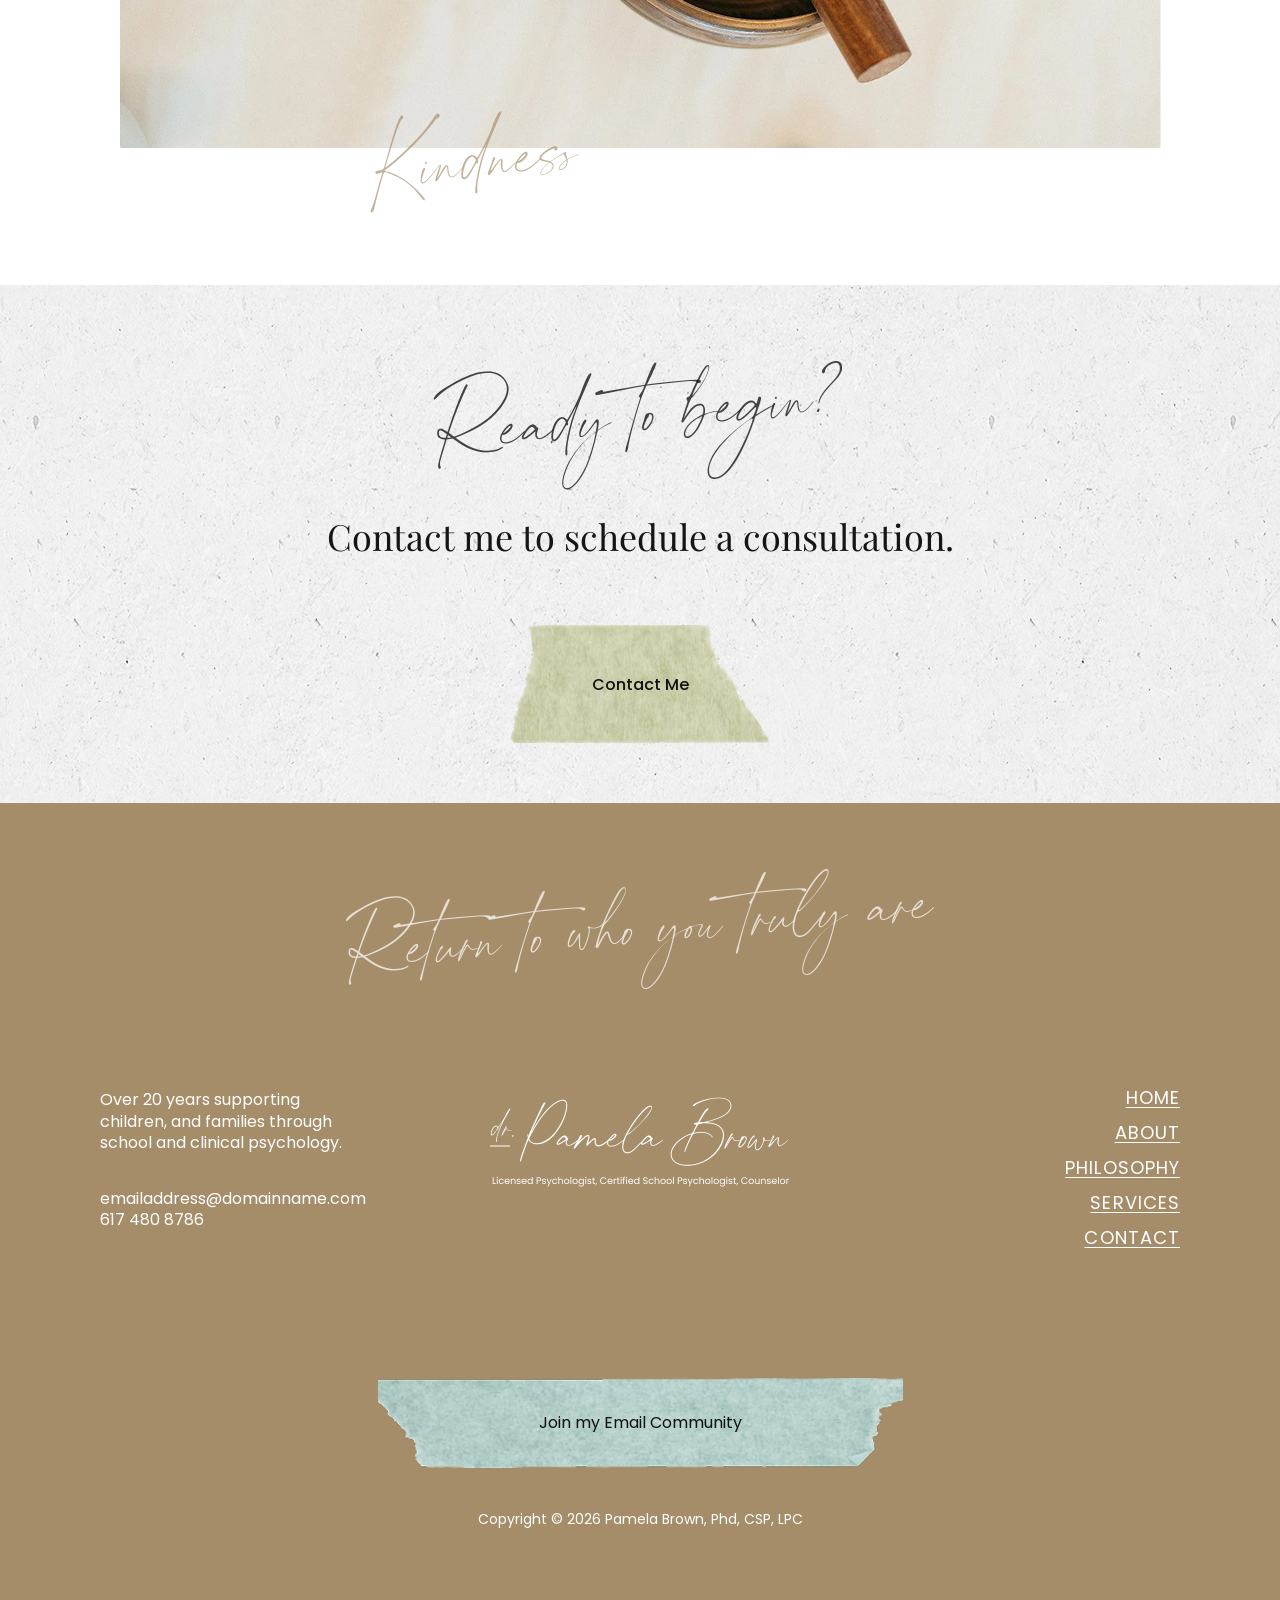
==== commit 52e7a50c: "Update project files and add new services pages" ====
--- a/about.html
+++ b/about.html
@@ -37,7 +37,7 @@
           <a href="index.html">Home</a>
           <a href="about.html">About Me</a>
           <a href="philosophy.html">Philosophy</a>
-          <a href="index.html#specialties">Services</a>
+          <a href="services.html">Services</a>
           <a href="contact.html">Contact Me</a>
         </nav>
       </div>
@@ -157,7 +157,7 @@
           <a href="index.html">Home</a>
           <a href="about.html">About</a>
           <a href="philosophy.html">Philosophy</a>
-          <a href="index.html#specialties">Services</a>
+          <a href="services.html">Services</a>
           <a href="contact.html">Contact</a>
         </nav>
       </div>
--- a/styles.css
+++ b/styles.css
@@ -257,7 +257,7 @@
 
 .hero-rule {
   position: absolute;
-  top: 20.16%;
+  top: 22%;
   left: 0;
   z-index: 3;
   width: 100%;
@@ -569,11 +569,12 @@
 .site-footer nav {
   display: grid;
   justify-items: end;
-  gap: 9px;
+  gap: 17px;
   text-align: right;
   text-transform: uppercase;
   font-size: 18px;
   line-height: 1;
+  letter-spacing: 0.06em;
 }
 
 .site-footer nav a {
@@ -924,6 +925,203 @@
   text-underline-offset: 3px;
 }
 
+.services-hero img {
+  right: 201px;
+  bottom: 61px;
+  width: 151px;
+  height: 286px;
+}
+
+.services-title-section {
+  display: grid;
+  place-items: center;
+  min-height: 304px;
+  background: #fff;
+  text-align: center;
+}
+
+.services-title-section h2 {
+  font-family: "Playfair Display", Georgia, serif;
+  font-size: 64px;
+  font-weight: 400;
+  line-height: 1.08;
+}
+
+.services-grid-section {
+  display: grid;
+  grid-template-columns: 1fr 1fr;
+  background: #fbf3e8;
+}
+
+.service-tile {
+  position: relative;
+  min-height: 738px;
+}
+
+.service-art {
+  background: #fbf3e8;
+}
+
+.service-art img {
+  position: absolute;
+  width: 168px;
+  height: 320px;
+  object-fit: contain;
+  opacity: 0.6;
+}
+
+.service-art-left img {
+  left: 99px;
+  bottom: 48px;
+}
+
+.service-art-right img {
+  right: 105px;
+  bottom: 44px;
+}
+
+.service-image-tile {
+  display: grid;
+  place-items: center;
+}
+
+.service-image-tile .service-photo {
+  position: static;
+  width: min(425px, 72%);
+  height: auto;
+  object-fit: contain;
+  opacity: 1;
+}
+
+.service-copy {
+  display: grid;
+  align-items: center;
+  color: #fff;
+  background: #ac6d50;
+}
+
+.service-copy > div {
+  width: 462px;
+  margin-left: 103px;
+}
+
+.service-copy h2 {
+  margin: 0 0 24px;
+  font-family: "Playfair Display", Georgia, serif;
+  font-size: 36px;
+  font-weight: 400;
+  line-height: 1.08;
+}
+
+.service-copy p {
+  margin: 0 0 35px;
+  font-size: 16px;
+  line-height: 1.42;
+}
+
+.service-detail-section {
+  min-height: 2406px;
+  padding: 278px 100px 169px;
+  background: #fff;
+}
+
+.service-detail-card {
+  position: relative;
+  width: 1312px;
+  min-height: 1959px;
+  margin: 0 auto;
+  padding: 270px 0 96px;
+  background: #fbf3e8;
+}
+
+.service-detail-copy {
+  width: 854px;
+  margin: 0 auto;
+}
+
+.service-detail-copy h2 {
+  margin: 0;
+  font-family: "Poppins", Arial, sans-serif;
+  font-size: 16px;
+  font-weight: 700;
+  line-height: 1.42;
+}
+
+.service-detail-copy p {
+  margin: 0 0 28px;
+  font-size: 16px;
+  line-height: 1.44;
+}
+
+.service-detail-copy h2 + p {
+  margin-top: 0;
+}
+
+.educational-consulting-hero h1 {
+  max-width: 1120px;
+  font-size: 92px;
+  white-space: nowrap;
+}
+
+.educational-detail-section {
+  min-height: 1650px;
+  padding-top: 278px;
+  padding-bottom: 214px;
+}
+
+.educational-detail-card {
+  min-height: 1124px;
+}
+
+.educational-detail-copy {
+  width: 740px;
+}
+
+.educational-detail-copy p {
+  margin-bottom: 32px;
+}
+
+.educational-detail-copy p:last-of-type {
+  margin-bottom: 0;
+}
+
+.educational-detail-copy ul {
+  margin: 0;
+  padding-left: 18px;
+  font-size: 16px;
+  line-height: 1.44;
+}
+
+.educational-detail-copy li {
+  padding-left: 2px;
+}
+
+.workshops-detail-section {
+  min-height: 1703px;
+  padding-top: 278px;
+  padding-bottom: 175px;
+}
+
+.workshops-detail-card {
+  min-height: 1250px;
+}
+
+.workshops-detail-copy {
+  width: 780px;
+}
+
+.workshops-detail-copy h2 {
+  margin-top: 34px;
+}
+
+.workshops-detail-copy h2:first-child {
+  margin-top: 0;
+}
+
+.workshops-detail-copy p {
+  margin-bottom: 29px;
+}
+
 @media (max-width: 1200px) {
   .site-header,
   .section-grid,
@@ -934,7 +1132,8 @@
   .welcome-section,
   .about-bio,
   .philosophy-main,
-  .contact-intro-section {
+  .contact-intro-section,
+  .service-detail-section {
     padding-right: 48px;
     padding-left: 48px;
   }
@@ -1012,6 +1211,23 @@
 
   .contact-flower {
     left: 56px;
+  }
+
+  .service-detail-card {
+    width: 100%;
+  }
+
+  .service-detail-copy {
+    width: min(100% - 160px, 854px);
+  }
+
+  .services-hero img {
+    right: 92px;
+  }
+
+  .service-copy > div {
+    width: min(74%, 462px);
+    margin-left: 72px;
   }
 }
 
@@ -1258,6 +1474,68 @@
   .contact-flower {
     left: calc(50% - 286px);
   }
+
+  .service-detail-section {
+    min-height: auto;
+    padding-top: 180px;
+    padding-bottom: 100px;
+  }
+
+  .service-detail-card {
+    min-height: auto;
+    padding: 220px 0 84px;
+  }
+
+  .service-detail-copy {
+    width: min(100% - 96px, 760px);
+  }
+
+  .services-hero img {
+    right: 48px;
+    width: 112px;
+    height: auto;
+  }
+
+  .services-title-section {
+    min-height: 230px;
+  }
+
+  .services-title-section h2 {
+    font-size: 52px;
+  }
+
+  .educational-consulting-hero h1 {
+    font-size: 68px;
+  }
+
+  .services-grid-section {
+    grid-template-columns: 1fr;
+  }
+
+  .service-tile {
+    min-height: 520px;
+  }
+
+  .service-copy > div {
+    width: min(100% - 96px, 520px);
+    margin: 0 auto;
+  }
+
+  .service-art img {
+    width: 132px;
+    height: auto;
+  }
+
+  .service-image-tile .service-photo {
+    width: min(424px, 72%);
+  }
+
+  .service-art-left img,
+  .service-art-right img {
+    right: 48px;
+    bottom: 54px;
+    left: auto;
+  }
 }
 
 @media (max-width: 640px) {
@@ -1266,12 +1544,36 @@
   }
 
   .site-header {
+    grid-template-columns: auto 1fr;
+    align-items: center;
+    gap: 16px;
     padding-right: 24px;
     padding-left: 24px;
   }
 
   .brand {
+    grid-column: auto;
+    grid-row: auto;
+    justify-self: center;
     width: min(240px, 62vw);
+  }
+
+  .site-header > .brand:not(.menu-brand) {
+    grid-column: 2;
+    grid-row: 1;
+    justify-self: center;
+  }
+
+  .site-header > .menu-button {
+    grid-column: 1;
+    grid-row: 1;
+    justify-self: start;
+  }
+
+  .menu-brand {
+    grid-column: auto;
+    grid-row: auto;
+    justify-self: auto;
   }
 
   .menu-icon {
@@ -1315,7 +1617,7 @@
   }
 
   .hero-rule {
-    top: 20.16%;
+    top: 22%;
   }
 
   .hero-content {
@@ -1571,6 +1873,76 @@
     height: auto;
   }
 
+  .service-detail-section {
+    padding: 142px 24px 80px;
+  }
+
+  .service-detail-card {
+    padding: 150px 0 54px;
+  }
+
+  .service-detail-card .welcome-arch {
+    width: 190px;
+    height: 126px;
+    top: -63px;
+  }
+
+  .service-detail-card .welcome-flower {
+    top: -34px;
+    width: 58px;
+    height: auto;
+  }
+
+  .service-detail-copy {
+    width: calc(100% - 44px);
+  }
+
+  .services-hero img {
+    right: 28px;
+    bottom: 34px;
+    width: 82px;
+  }
+
+  .services-title-section {
+    min-height: 180px;
+    padding: 0 24px;
+  }
+
+  .services-title-section h2 {
+    font-size: 42px;
+  }
+
+  .educational-consulting-hero h1 {
+    font-size: 38px;
+    white-space: normal;
+  }
+
+  .service-tile {
+    min-height: 430px;
+  }
+
+  .service-copy > div {
+    width: calc(100% - 48px);
+  }
+
+  .service-copy h2 {
+    font-size: 32px;
+  }
+
+  .service-art img {
+    width: 112px;
+  }
+
+  .service-image-tile .service-photo {
+    width: min(330px, 76%);
+  }
+
+  .service-art-left img,
+  .service-art-right img {
+    right: 24px;
+    bottom: 42px;
+  }
+
   .site-menu {
     min-height: 100dvh;
   }
